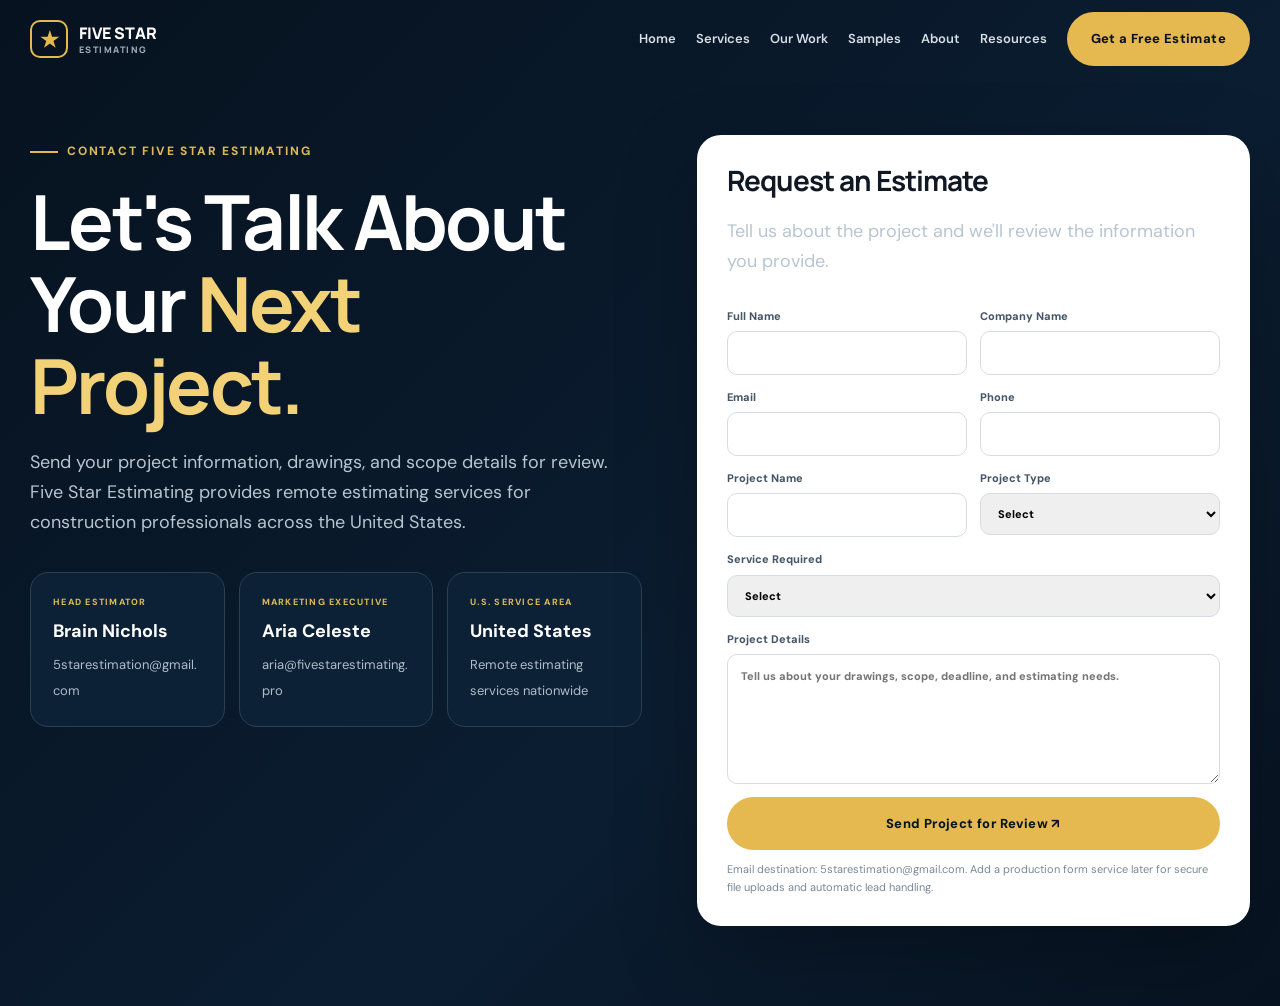
==== contact.html @ a75f9b2f "Add files via upload" ====
<!DOCTYPE html>
<html lang="en">
<head>
<meta charset="UTF-8">
<meta name="viewport" content="width=device-width, initial-scale=1.0">
<title>Contact | Five Star Estimating</title>
<meta name="description" content="Contact Five Star Estimating for construction estimating, quantity takeoffs, material takeoffs, cost estimating and bid preparation support.">
<link rel="preconnect" href="https://fonts.googleapis.com">
<link rel="preconnect" href="https://fonts.gstatic.com" crossorigin>
<link href="https://fonts.googleapis.com/css2?family=DM+Sans:wght@400;500;600;700&family=Manrope:wght@500;600;700;800&display=swap" rel="stylesheet">
<link rel="stylesheet" href="style.css">
<style>
.contact-page{min-height:100vh;background:linear-gradient(135deg,#06121f,#0b1d31 60%,#071321);color:#fff;padding:135px 0 80px}
.contact-hero{display:grid;grid-template-columns:1.05fr .95fr;gap:55px;align-items:start}
.contact-hero h1{font-size:clamp(45px,6vw,76px);max-width:760px}
.contact-hero h1 em{font-style:normal;color:#f3d277}
.contact-hero>div>p{font-size:18px;color:#b8c5d1;max-width:680px;margin:22px 0 30px}
.contact-grid{display:grid;grid-template-columns:repeat(3,1fr);gap:14px;margin-top:35px}
.contact-card{background:#0c2135;border:1px solid #294152;border-radius:18px;padding:22px}
.contact-card .small{display:block;font-size:9px;letter-spacing:.14em;color:#d9b957;font-weight:800;margin-bottom:7px}
.contact-card strong{display:block;font-size:18px;margin-bottom:4px}
.contact-card a,.contact-card span{color:#aebdc9;font-size:13px;word-break:break-word}
.contact-card a:hover{color:#f3d277}
.contact-form-wrap{background:#fff;color:#101923;border-radius:24px;padding:30px;box-shadow:0 30px 80px rgba(0,0,0,.25)}
.contact-form-wrap h2{font-size:28px;margin-bottom:6px}
.contact-form-wrap p{font-size:13px;color:#687789;margin-bottom:20px}
.contact-form{display:grid;grid-template-columns:1fr 1fr;gap:13px}
.contact-form .full{grid-column:1/-1}
.contact-form label{display:flex;flex-direction:column;gap:6px;font-size:11px;font-weight:800;color:#465666}
.contact-form input,.contact-form select,.contact-form textarea{border:1px solid #d5dde4;border-radius:10px;padding:12px 13px;outline:0}
.contact-form textarea{min-height:130px;resize:vertical}
.contact-note{font-size:11px!important;color:#7a8896!important;margin:10px 0 0!important}
@media(max-width:950px){.contact-hero{grid-template-columns:1fr}}
@media(max-width:650px){.contact-grid{grid-template-columns:1fr}.contact-form{grid-template-columns:1fr}.contact-form .full{grid-column:auto}.contact-page{padding-top:115px}}
</style>
</head>
<body>
<header id="header">
  <div class="container nav">
    <a class="logo" href="index.html" aria-label="Five Star Estimating home">
      <span class="logo-mark"></span><span>FIVE STAR<small>ESTIMATING</small></span>
    </a>
    <nav class="navlinks" aria-label="Main navigation">
      <a href="index.html">Home</a><a href="index.html#services">Services</a><a href="index.html#portfolio">Our Work</a>
      <a href="index.html#samples">Samples</a><a href="index.html#about">About</a><a href="index.html#resources">Resources</a>
      <a class="btn btn-gold" href="contact.html">Get a Free Estimate</a>
    </nav>
    <a class="menu" href="index.html" aria-label="Return home">←</a>
  </div>
</header>
<main class="contact-page">
  <div class="container contact-hero">
    <div>
      <div class="eyebrow" style="color:#d9b957">Contact Five Star Estimating</div>
      <h1>Let's Talk About Your <em>Next Project.</em></h1>
      <p>Send your project information, drawings, and scope details for review. Five Star Estimating provides remote estimating services for construction professionals across the United States.</p>
      <div class="contact-grid">
        <article class="contact-card"><span class="small">HEAD ESTIMATOR</span><strong>Brain Nichols</strong><a href="mailto:5starestimation@gmail.com">5starestimation@gmail.com</a></article>
        <article class="contact-card"><span class="small">MARKETING EXECUTIVE</span><strong>Aria Celeste</strong><a href="mailto:aria@fivestarestimating.pro">aria@fivestarestimating.pro</a></article>
        <article class="contact-card"><span class="small">U.S. SERVICE AREA</span><strong>United States</strong><span>Remote estimating services nationwide</span></article>
      </div>
    </div>
    <div class="contact-form-wrap">
      <h2>Request an Estimate</h2>
      <p>Tell us about the project and we'll review the information you provide.</p>
      <form class="contact-form" action="mailto:5starestimation@gmail.com" method="post" enctype="text/plain">
        <label>Full Name<input name="Full Name" required></label>
        <label>Company Name<input name="Company Name"></label>
        <label>Email<input type="email" name="Email" required></label>
        <label>Phone<input name="Phone"></label>
        <label>Project Name<input name="Project Name"></label>
        <label>Project Type<select name="Project Type"><option value="">Select</option><option>Commercial</option><option>Residential</option><option>General Contractor</option><option>Subcontractor</option><option>Trade Project</option></select></label>
        <label class="full">Service Required<select name="Service Required"><option value="">Select</option><option>Quantity Takeoff</option><option>Material Takeoff</option><option>Construction Cost Estimating</option><option>Bid Preparation</option><option>Electrical Estimating</option><option>Plumbing Estimating</option><option>GC Estimating</option></select></label>
        <label class="full">Project Details<textarea name="Project Details" placeholder="Tell us about your drawings, scope, deadline, and estimating needs."></textarea></label>
        <button class="btn btn-gold full" type="submit">Send Project for Review ↗</button>
      </form>
      <p class="contact-note">Email destination: 5starestimation@gmail.com. Add a production form service later for secure file uploads and automatic lead handling.</p>
    </div>
  </div>
</main>
<script src="script.js" defer></script>
</body>
</html>
---- style.css ----
:root{
  --navy:#071321;--navy2:#0b1d31;--ink:#101923;--gold:#e5b94f;
  --gold2:#f3d277;--white:#fff;--off:#f5f7f9;--muted:#687789;
  --line:#dce3e9;--radius:20px;--shadow:0 18px 55px rgba(4,17,30,.12);
  --max:1220px;
}
*{box-sizing:border-box;margin:0;padding:0}
html{scroll-behavior:smooth}
body{font-family:"DM Sans",sans-serif;color:var(--ink);background:var(--white);line-height:1.65;overflow-x:hidden}
body.no-scroll{overflow:hidden}
h1,h2,h3,h4{font-family:Manrope,sans-serif;line-height:1.08;letter-spacing:-.035em}
a{text-decoration:none;color:inherit}
button,input,select,textarea{font:inherit}
button{cursor:pointer}
img{max-width:100%;display:block}
.container{width:min(calc(100% - 40px),var(--max));margin:auto}
.section{padding:105px 0}
.eyebrow{display:inline-flex;align-items:center;gap:9px;font-size:12px;font-weight:800;letter-spacing:.15em;text-transform:uppercase;color:#9a7620;margin-bottom:18px}
.eyebrow:before{content:"";width:28px;height:2px;background:var(--gold)}
.section-title{font-size:clamp(34px,4.2vw,58px);max-width:780px}
.section-copy{color:var(--muted);max-width:700px;margin-top:18px;font-size:17px}
.dark{background:var(--navy);color:white}
.dark .section-copy{color:#aab7c5}
.btn{display:inline-flex;align-items:center;justify-content:center;gap:10px;border:1px solid transparent;border-radius:999px;padding:15px 23px;font-weight:800;font-size:13px;letter-spacing:.03em;transition:.25s ease}
.btn-gold{background:var(--gold);color:#08131e}
.btn-gold:hover{background:var(--gold2);transform:translateY(-2px);box-shadow:0 12px 28px rgba(229,185,79,.25)}
.btn-dark{background:var(--navy);color:#fff}
.btn-dark:hover{transform:translateY(-2px)}
.btn-outline{border-color:#cfd7df;background:transparent}
.btn-outline:hover{border-color:var(--gold);color:#8a6818}
.btn-white{border-color:#526272;color:white;background:transparent}
.btn-white:hover{border-color:var(--gold);color:var(--gold2)}
.btn-link{padding:0;border:0;background:none;font-weight:800;color:#8b681b}
.btn-link span{transition:.2s}.btn-link:hover span{margin-left:5px}
header{position:fixed;z-index:1000;top:0;left:0;right:0;height:78px;display:flex;align-items:center;transition:.3s}
header.scrolled{background:rgba(7,19,33,.9);backdrop-filter:blur(16px);height:68px;box-shadow:0 5px 25px rgba(0,0,0,.14)}
.nav{display:flex;align-items:center;justify-content:space-between;gap:25px}
.logo{display:flex;align-items:center;gap:11px;color:#fff;font-family:Manrope;font-weight:800;white-space:nowrap}
.logo-mark{width:38px;height:38px;border:2px solid var(--gold);border-radius:10px;display:grid;place-items:center;position:relative}
.logo-mark:after{content:"★";color:var(--gold);font-size:21px}
.logo small{display:block;font-size:9px;letter-spacing:.16em;color:#9eacb9;margin-top:-3px}
.navlinks{display:flex;align-items:center;gap:20px;color:#d6dee6;font-size:13px;font-weight:600}
.navlinks a{transition:.2s}.navlinks a:hover{color:var(--gold2)}
.menu{display:none;background:none;border:0;color:#fff;font-size:27px}
.hero{min-height:820px;background:
 radial-gradient(circle at 78% 34%,rgba(229,185,79,.13),transparent 22%),
 linear-gradient(135deg,#06121f,#0a1c2f 62%,#081522);
 color:#fff;position:relative;display:flex;align-items:center;padding:150px 0 90px;overflow:hidden}
.grid-bg{position:absolute;inset:0;opacity:.13;background-image:linear-gradient(rgba(180,205,220,.25) 1px,transparent 1px),linear-gradient(90deg,rgba(180,205,220,.25) 1px,transparent 1px);background-size:48px 48px;mask-image:linear-gradient(90deg,black,transparent 85%)}
.hero .container{position:relative;z-index:2}
.hero-grid{display:grid;grid-template-columns:1fr 1fr;gap:55px;align-items:center}
.hero h1{font-size:clamp(45px,6.2vw,82px);max-width:780px}
.hero h1 em{font-style:normal;color:var(--gold2)}
.hero p{font-size:18px;color:#b8c5d1;max-width:650px;margin:24px 0 30px}
.hero-actions{display:flex;gap:12px;flex-wrap:wrap}
.trust-mini{display:flex;gap:18px;flex-wrap:wrap;margin-top:31px;color:#cbd4dd;font-size:12px}
.trust-mini span{display:flex;gap:7px;align-items:center}.trust-mini i{color:var(--gold);font-style:normal}
.hero-visual{min-height:500px;position:relative;display:grid;place-items:center;perspective:900px}
.building{width:340px;height:390px;position:relative;transform:rotateY(-12deg) rotateX(5deg);animation:float 7s ease-in-out infinite}
@keyframes float{50%{transform:rotateY(-8deg) rotateX(2deg) translateY(-13px)}}
.floor{position:absolute;left:15%;right:12%;height:50px;border:1px solid rgba(222,235,245,.35);background:linear-gradient(90deg,rgba(64,103,132,.22),rgba(229,185,79,.09));transform:skewY(-5deg);box-shadow:0 0 20px rgba(90,150,190,.08)}
.floor:nth-child(1){top:12%}.floor:nth-child(2){top:25%}.floor:nth-child(3){top:38%}.floor:nth-child(4){top:51%}.floor:nth-child(5){top:64%}.floor:nth-child(6){top:77%}
.column{position:absolute;bottom:0;width:7px;height:90%;background:linear-gradient(#a9bdcc55,#e5b94f55);left:24%}.column.c2{left:48%}.column.c3{left:72%}
.ground{position:absolute;bottom:6%;left:5%;width:90%;height:4px;background:var(--gold);box-shadow:0 0 30px #e5b94f77}
.float-tag{position:absolute;padding:9px 12px;background:rgba(5,16,27,.82);border:1px solid #415363;border-radius:10px;font-size:10px;letter-spacing:.12em;color:#d9e2ea;backdrop-filter:blur(8px);animation:tagfloat 5s ease-in-out infinite}
.float-tag b{display:block;color:var(--gold2);font-size:12px;margin-top:2px}
@keyframes tagfloat{50%{transform:translateY(-8px)}}.t1{top:12%;left:0}.t2{top:35%;right:-5%;animation-delay:1s}.t3{bottom:25%;left:3%;animation-delay:2s}.t4{bottom:9%;right:4%;animation-delay:3s}
.section-head{display:flex;justify-content:space-between;gap:30px;align-items:end;margin-bottom:45px}
.trustbar{background:#f0f3f5;border-top:1px solid #dfe5ea;border-bottom:1px solid #dfe5ea}
.trustbar .container{display:grid;grid-template-columns:repeat(5,1fr)}
.trustitem{padding:25px 16px;text-align:center;border-right:1px solid #dfe5ea;font-size:12px;font-weight:800;letter-spacing:.07em;text-transform:uppercase}
.trustitem:last-child{border:0}
.intro-grid{display:grid;grid-template-columns:1.05fr .95fr;gap:70px;align-items:center}
.blueprint-card{height:420px;border-radius:28px;background:#0a1b2c;overflow:hidden;position:relative;box-shadow:var(--shadow);border:1px solid #243b50}
.blueprint-card:before{content:"";position:absolute;inset:0;background-image:linear-gradient(#9fb8ca18 1px,transparent 1px),linear-gradient(90deg,#9fb8ca18 1px,transparent 1px);background-size:36px 36px}
.plan-lines{position:absolute;inset:14%;border:1px solid #9eb5c633;transform:rotate(-2deg)}
.plan-lines:before,.plan-lines:after{content:"";position:absolute;border:1px solid #d8e4ed44}
.plan-lines:before{inset:12% 25% 35% 8%}.plan-lines:after{inset:55% 8% 12% 34%}
.dimension{position:absolute;color:#8fa8b9;font-size:10px;letter-spacing:.12em}.d1{top:12%;left:14%}.d2{right:13%;top:45%;writing-mode:vertical-rl}.d3{bottom:14%;left:40%}
.stat-grid{display:grid;grid-template-columns:repeat(2,1fr);gap:12px;margin-top:27px}
.stat{padding:18px;border:1px solid var(--line);border-radius:15px;background:#fff}.stat strong{display:block;font-family:Manrope;font-size:24px}.stat span{font-size:12px;color:var(--muted)}
.services{background:var(--off)}
.service-grid{display:grid;grid-template-columns:repeat(3,1fr);gap:15px}
.card{background:#fff;border:1px solid var(--line);border-radius:18px;padding:26px;transition:.3s;position:relative;overflow:hidden}
.card:hover{transform:translateY(-6px);box-shadow:var(--shadow);border-color:#cbd5dd}
.service-no{font-size:11px;color:#a37a1a;font-weight:800;letter-spacing:.12em}.service-card h3{font-size:21px;margin:18px 0 9px}.service-card p{color:var(--muted);font-size:14px;min-height:68px}.service-card .arrow{position:absolute;right:23px;bottom:25px;color:#8d6a1e}
.takeoff-wrap{display:grid;grid-template-columns:1.25fr .75fr;gap:25px;align-items:stretch}
.plan-view{min-height:530px;background:#10283a;border-radius:25px;position:relative;overflow:hidden;border:1px solid #294458}
.plan-view:before{content:"";position:absolute;inset:0;background-image:linear-gradient(#8da9ba18 1px,transparent 1px),linear-gradient(90deg,#8da9ba18 1px,transparent 1px);background-size:34px 34px}
.plan-sheet{position:absolute;inset:8% 9%;border:1px solid #c4d7e144;background:#f2f4f3e8;transform:rotate(-1deg);color:#1b2b37;box-shadow:0 18px 50px #0005}
.plan-room{position:absolute;border:2px solid #657886;display:flex;align-items:center;justify-content:center;font-size:10px;color:#425663}
.r1{left:9%;top:13%;width:35%;height:31%}.r2{left:46%;top:13%;width:45%;height:31%}.r3{left:9%;top:44%;width:55%;height:43%}.r4{left:64%;top:44%;width:27%;height:43%}
.measure{position:absolute;height:2px;background:#d9a930;box-shadow:0 0 10px #d9a93077;z-index:3}.measure:after{content:"";position:absolute;right:0;top:-4px;width:10px;height:10px;border-right:2px solid #d9a930;border-top:2px solid #d9a930;transform:rotate(45deg)}
.m1{width:26%;left:18%;top:38%;transform:rotate(90deg)}.m2{width:34%;left:31%;top:72%}.m3{width:20%;left:68%;top:50%;transform:rotate(90deg)}
.callout{position:absolute;z-index:5;padding:8px 10px;border-radius:8px;background:#071321e8;color:#fff;font-size:10px;border:1px solid #6e7d8b}.callout b{color:var(--gold2);display:block}.co1{top:23%;left:25%}.co2{top:64%;left:52%}.co3{top:31%;right:5%}
.takeoff-panel{background:#f4f6f8;border:1px solid var(--line);border-radius:25px;padding:28px}
.panel-list{margin:23px 0}.panel-row{display:flex;justify-content:space-between;padding:15px 0;border-bottom:1px solid var(--line);font-size:13px}.panel-row b{font-size:14px}.demo-note{padding:13px;border-radius:10px;background:#fff7df;color:#7b5b16;font-size:11px;margin-top:20px}
.dark-grid{display:grid;grid-template-columns:1fr 1fr;gap:60px;align-items:center}
.why-grid{display:grid;grid-template-columns:repeat(2,1fr);gap:12px;margin-top:32px}
.why-card{padding:22px;border:1px solid #26394a;border-radius:16px;background:#0b1d2e}.why-card strong{display:block;color:#fff;margin-bottom:7px}.why-card p{font-size:13px;color:#91a2b2}
.dashboard{background:#fff;border-radius:25px;padding:25px;box-shadow:0 25px 60px #0002}
.dash-top{display:flex;justify-content:space-between;gap:20px;margin-bottom:20px}.dash-top span{font-size:11px;color:#7c8995}.dash-top b{display:block;font-size:18px}
.dash-grid{display:grid;grid-template-columns:repeat(3,1fr);gap:10px}.dash-stat{padding:17px;background:#f5f7f9;border-radius:13px}.dash-stat span{font-size:10px;color:#7a8794}.dash-stat strong{display:block;font-size:21px;margin-top:4px}
.bar{height:9px;background:#e6ebef;border-radius:99px;margin-top:22px;overflow:hidden}.bar i{display:block;height:100%;width:72%;background:var(--gold);border-radius:99px}
.portfolio{background:var(--off)}
.filters{display:flex;gap:8px;flex-wrap:wrap;margin-bottom:28px}.filter{border:1px solid #d4dce3;background:white;padding:9px 14px;border-radius:999px;font-size:11px;font-weight:800;cursor:pointer}.filter.active{background:var(--navy);color:white;border-color:var(--navy)}
.project-grid{display:grid;grid-template-columns:repeat(2,1fr);gap:18px}
.project{min-height:310px;background:#fff;border-radius:20px;overflow:hidden;border:1px solid var(--line);display:flex;flex-direction:column}.project-visual{height:175px;background:#102334;position:relative;overflow:hidden;padding:20px}.project-visual:before{content:"";position:absolute;inset:0;background-image:linear-gradient(#d6e4ec12 1px,transparent 1px),linear-gradient(90deg,#d6e4ec12 1px,transparent 1px);background-size:26px 26px}
.sheet-mini{position:absolute;background:#edf1f0;left:12%;top:13%;width:72%;height:74%;transform:rotate(-3deg);box-shadow:0 10px 25px #0005}.sheet-mini:before{content:"";position:absolute;inset:12%;border:1px solid #82929e}.project-body{padding:21px}.tag{font-size:10px;color:#8d691c;font-weight:800;letter-spacing:.1em;text-transform:uppercase}.project h3{font-size:21px;margin:7px 0}.project p{font-size:13px;color:var(--muted);margin-bottom:15px}
.sample{background:white}.sample-tabs{display:flex;gap:8px;flex-wrap:wrap;margin:30px 0}.sample-tab{padding:11px 15px;border-radius:9px;border:1px solid var(--line);background:#fff;font-size:12px;font-weight:800}.sample-tab.active{background:var(--navy);color:#fff}
.table-shell{border:1px solid var(--line);border-radius:18px;overflow:auto;box-shadow:var(--shadow)}table{border-collapse:collapse;width:100%;min-width:850px;font-size:12px}th{background:#0d2033;color:#fff;text-align:left;padding:15px}td{padding:14px;border-bottom:1px solid #e5e9ed}tr:hover td{background:#faf7ed}.sample-badge{display:inline-block;background:#fff5d8;color:#735615;padding:7px 10px;border-radius:7px;font-size:10px;font-weight:800;margin-bottom:13px}
.process{background:#f5f7f9}.timeline{display:grid;grid-template-columns:repeat(7,1fr);gap:8px;position:relative}.timeline:before{content:"";height:2px;background:#d6dee5;position:absolute;left:7%;right:7%;top:31px}.step{position:relative;text-align:center}.step-dot{width:62px;height:62px;border-radius:50%;background:#fff;border:2px solid #d5dee5;display:grid;place-items:center;margin:auto;position:relative;z-index:1;font-family:Manrope;font-weight:800}.step:nth-child(7) .step-dot{background:var(--gold);border-color:var(--gold)}.step b{display:block;font-size:13px;margin-top:15px}.step small{display:block;color:var(--muted);font-size:11px;margin-top:5px}
.deliver-grid{display:grid;grid-template-columns:repeat(3,1fr);gap:13px}.deliver{padding:24px;border:1px solid var(--line);border-radius:15px}.deliver span{font-size:22px;color:#a1781d}.deliver h3{font-size:16px;margin:10px 0 5px}.deliver p{font-size:12px;color:var(--muted)}
.industry-grid{display:grid;grid-template-columns:repeat(4,1fr);gap:12px}.industry{min-height:150px;padding:22px;background:#fff;border:1px solid var(--line);border-radius:17px;display:flex;flex-direction:column;justify-content:end;transition:.25s}.industry:hover{transform:translateY(-5px);box-shadow:var(--shadow)}.industry b{font-size:16px}.industry span{font-size:11px;color:var(--muted);margin-top:6px}
.faq-grid{display:grid;grid-template-columns:.8fr 1.2fr;gap:65px}.faq-item{border-bottom:1px solid #dfe5ea}.faq-q{width:100%;border:0;background:none;text-align:left;padding:21px 0;font-weight:800;display:flex;justify-content:space-between;gap:15px}.faq-q span{font-size:21px;font-weight:400}.faq-a{max-height:0;overflow:hidden;color:var(--muted);font-size:14px;transition:max-height .3s ease}.faq-item.open .faq-a{max-height:180px;padding-bottom:20px}.faq-item.open .faq-q span{transform:rotate(45deg)}
.cta{padding:90px 0;background:linear-gradient(130deg,#061320,#0c2135);color:white;position:relative;overflow:hidden}.cta:after{content:"";position:absolute;width:480px;height:480px;border:1px solid #d5b35b22;border-radius:50%;right:-160px;top:-180px}.cta .container{position:relative;z-index:1;display:flex;justify-content:space-between;align-items:center;gap:30px}.cta h2{font-size:clamp(35px,4vw,58px);max-width:750px}.cta p{color:#aebdca;margin-top:12px;max-width:720px}
footer{background:#050e17;color:#a7b4c0;padding:70px 0 25px}.footer-grid{display:grid;grid-template-columns:1.4fr repeat(3,1fr);gap:45px}.footer-brand .logo{margin-bottom:18px}.footer-brand p{font-size:13px;max-width:350px}.footer h4{font-size:12px;color:#fff;letter-spacing:.12em;margin-bottom:16px}.footer a{display:block;font-size:12px;margin:9px 0}.footer a:hover{color:var(--gold)}.copyright{border-top:1px solid #1d2a36;margin-top:45px;padding-top:20px;display:flex;justify-content:space-between;font-size:11px}
.modal{position:fixed;inset:0;background:rgba(2,9,15,.83);z-index:2000;display:none;place-items:center;padding:25px}.modal.open{display:grid}.modal-box{background:#fff;border-radius:20px;max-width:1050px;width:100%;max-height:90vh;overflow:auto;position:relative}.close{position:absolute;right:17px;top:14px;width:38px;height:38px;border-radius:50%;border:0;background:#071321;color:#fff;font-size:21px;z-index:2}.modal-head{padding:28px 30px;border-bottom:1px solid var(--line)}.modal-head h3{font-size:27px}.modal-content{padding:30px}.viewer{height:470px;background:#102638;border-radius:14px;position:relative;overflow:hidden}.viewer-sheet{position:absolute;inset:8%;background:#f2f3f1;transform:rotate(-2deg);box-shadow:0 20px 50px #0005;padding:35px;color:#24313a}.viewer-sheet h4{font-size:20px}.viewer-lines{height:3px;background:#8898a2;margin:20px 0}.viewer-lines:nth-child(3){width:60%}.viewer-grid{display:grid;grid-template-columns:repeat(4,1fr);gap:9px}.viewer-grid div{height:45px;border:1px solid #b5c0c7}.viewer-stamp{position:absolute;right:5%;bottom:7%;border:2px solid #b68b25;color:#8c681b;padding:8px 15px;font-weight:900;transform:rotate(-8deg)}
.form-modal{max-width:850px}.form-body{padding:30px}.progress{height:6px;background:#e7ebee;border-radius:99px;overflow:hidden;margin:10px 0 30px}.progress i{display:block;height:100%;width:20%;background:var(--gold);transition:.3s}.form-step{display:none}.form-step.active{display:block}.form-step h3{font-size:25px;margin-bottom:20px}.form-grid{display:grid;grid-template-columns:1fr 1fr;gap:15px}.field{display:flex;flex-direction:column;gap:6px}.field.full{grid-column:1/-1}.field label{font-size:11px;font-weight:800;color:#465666}.field input,.field select,.field textarea{width:100%;border:1px solid #d5dde4;border-radius:10px;padding:12px 13px;outline:none;background:#fff}.field input:focus,.field select:focus,.field textarea:focus{border-color:#a98022;box-shadow:0 0 0 3px #e5b94f22}.field textarea{min-height:120px;resize:vertical}.form-actions{display:flex;justify-content:space-between;margin-top:25px}.success{text-align:center;padding:55px 20px}.check{width:72px;height:72px;border-radius:50%;background:#eaf6ec;color:#26743a;display:grid;place-items:center;font-size:35px;margin:0 auto 20px}
.reveal{opacity:0;transform:translateY(25px);transition:opacity .7s ease,transform .7s ease}.reveal.visible{opacity:1;transform:none}
@media(max-width:1000px){
 .navlinks{display:none}.menu{display:block}.hero-grid,.intro-grid,.dark-grid,.takeoff-wrap,.faq-grid{grid-template-columns:1fr}.hero{min-height:auto}.hero-visual{min-height:430px}.service-grid{grid-template-columns:repeat(2,1fr)}.industry-grid{grid-template-columns:repeat(2,1fr)}.footer-grid{grid-template-columns:1.5fr 1fr 1fr}.timeline{grid-template-columns:repeat(4,1fr);gap:22px}.timeline:before{display:none}
}
@media(max-width:650px){
 .container{width:min(calc(100% - 28px),var(--max))}.section{padding:75px 0}.hero{padding-top:130px}.hero h1{font-size:45px}.hero-visual{min-height:370px}.building{transform:scale(.8) rotateY(-12deg)}.float-tag{font-size:8px}.t2{right:0}.trustbar .container{grid-template-columns:repeat(2,1fr)}.trustitem{border-bottom:1px solid #dfe5ea}.service-grid,.project-grid,.deliver-grid,.industry-grid,.footer-grid{grid-template-columns:1fr}.section-head{display:block}.section-head .btn{margin-top:20px}.why-grid,.form-grid{grid-template-columns:1fr}.field.full{grid-column:auto}.dash-grid{grid-template-columns:repeat(2,1fr)}.timeline{grid-template-columns:repeat(2,1fr)}.cta .container{display:block}.cta .btn{margin-top:25px}.copyright{display:block}.copyright div+div{margin-top:8px}.viewer{height:360px}.viewer-sheet{inset:7%;padding:20px}.modal{padding:10px}.form-body,.modal-content{padding:20px}
}
@media(prefers-reduced-motion:reduce){
 html{scroll-behavior:auto}*,*:before,*:after{animation:none!important;transition:none!important}.reveal{opacity:1;transform:none}
}

/* Footer contact / team / social block */
.footer-contact{
  margin-top:42px;padding:34px 0 26px;border-top:1px solid #1d2a36;border-bottom:1px solid #1d2a36;
  display:grid;grid-template-columns:1.15fr 1.6fr auto;gap:28px;align-items:start;
}
.footer-contact h3{font-size:26px;color:#fff;margin:4px 0 9px}
.footer-contact p{font-size:13px;max-width:420px;color:#91a1ae}
.contact-people{display:grid;grid-template-columns:repeat(2,1fr);gap:12px}
.contact-person{padding:18px;border:1px solid #243441;border-radius:14px;background:#091622;display:flex;flex-direction:column;gap:4px}
.contact-person .contact-role{font-size:9px;letter-spacing:.14em;font-weight:800;color:#d9b957}
.contact-person strong{font-size:16px;color:#fff}
.contact-person a,.contact-person span:last-child{font-size:12px;color:#a8b6c2;word-break:break-word}
.contact-person a:hover{color:#f3d277}
.footer-social{display:flex;flex-direction:column;gap:11px;align-items:flex-start}
.footer-social>span{font-size:9px;letter-spacing:.13em;font-weight:800;color:#8f9da9}
.social-icons{display:flex;gap:8px}
.social-icon{width:38px;height:38px;border-radius:10px;border:1px solid #2a3b49;background:#091622;display:grid;place-items:center;color:#d8e1e8;transition:.2s ease;font-weight:800}
.social-icon:hover{color:#08131e;background:var(--gold);border-color:var(--gold);transform:translateY(-2px)}
@media(max-width:1000px){.footer-contact{grid-template-columns:1fr}}
@media(max-width:650px){.contact-people{grid-template-columns:1fr}}
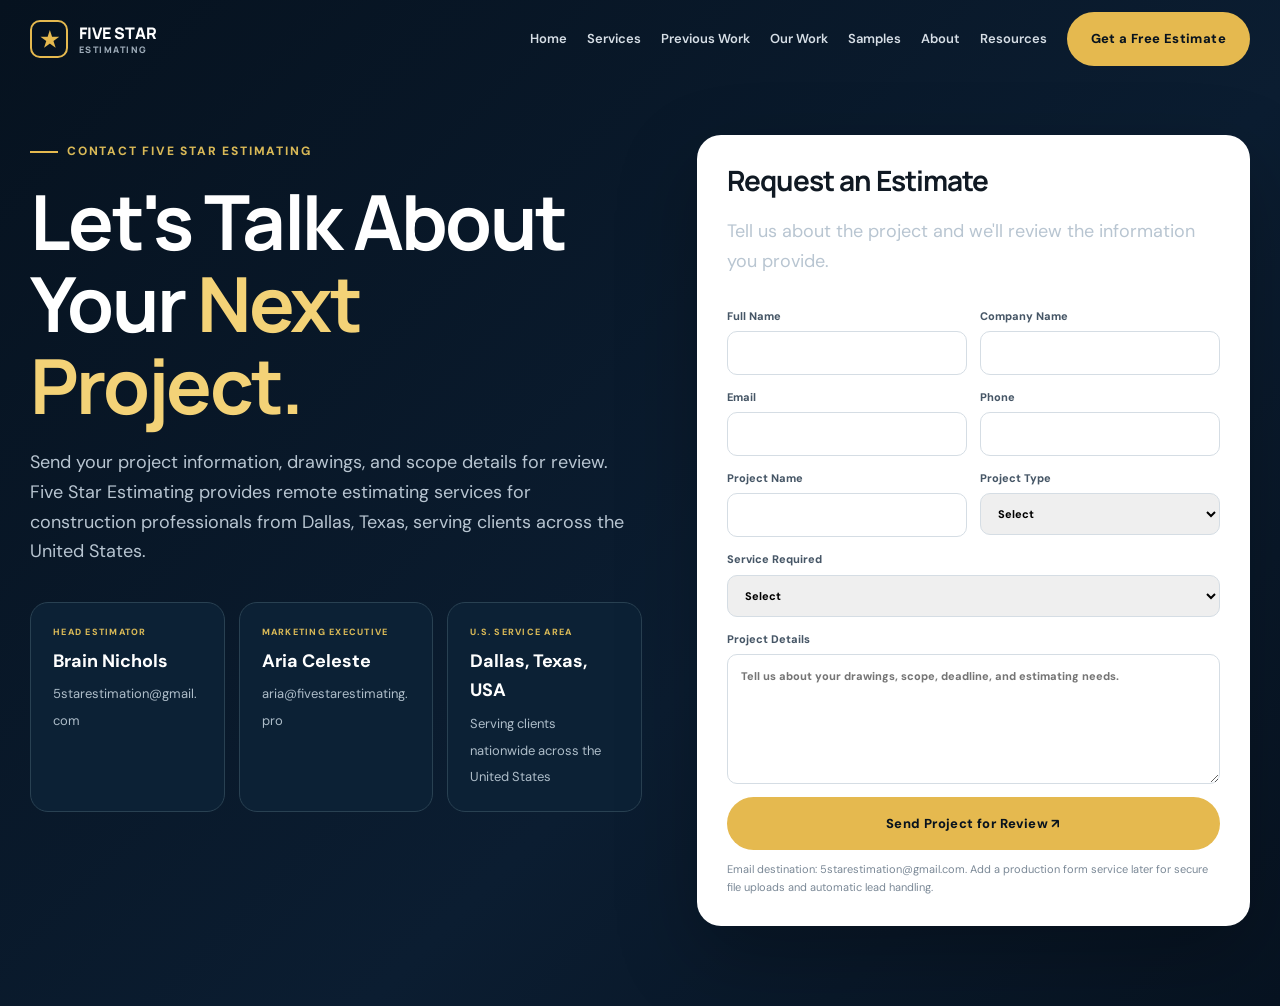
==== commit 34b8a132: "Add files via upload" ====
--- a/contact.html
+++ b/contact.html
@@ -41,7 +41,7 @@
       <span class="logo-mark"></span><span>FIVE STAR<small>ESTIMATING</small></span>
     </a>
     <nav class="navlinks" aria-label="Main navigation">
-      <a href="index.html">Home</a><a href="index.html#services">Services</a><a href="index.html#portfolio">Our Work</a>
+      <a href="index.html">Home</a><a href="index.html#services">Services</a><a href="samples.html">Previous Work</a><a href="index.html#portfolio">Our Work</a>
       <a href="index.html#samples">Samples</a><a href="index.html#about">About</a><a href="index.html#resources">Resources</a>
       <a class="btn btn-gold" href="contact.html">Get a Free Estimate</a>
     </nav>
@@ -53,11 +53,11 @@
     <div>
       <div class="eyebrow" style="color:#d9b957">Contact Five Star Estimating</div>
       <h1>Let's Talk About Your <em>Next Project.</em></h1>
-      <p>Send your project information, drawings, and scope details for review. Five Star Estimating provides remote estimating services for construction professionals across the United States.</p>
+      <p>Send your project information, drawings, and scope details for review. Five Star Estimating provides remote estimating services for construction professionals from Dallas, Texas, serving clients across the United States.</p>
       <div class="contact-grid">
         <article class="contact-card"><span class="small">HEAD ESTIMATOR</span><strong>Brain Nichols</strong><a href="mailto:5starestimation@gmail.com">5starestimation@gmail.com</a></article>
         <article class="contact-card"><span class="small">MARKETING EXECUTIVE</span><strong>Aria Celeste</strong><a href="mailto:aria@fivestarestimating.pro">aria@fivestarestimating.pro</a></article>
-        <article class="contact-card"><span class="small">U.S. SERVICE AREA</span><strong>United States</strong><span>Remote estimating services nationwide</span></article>
+        <article class="contact-card"><span class="small">U.S. SERVICE AREA</span><strong>Dallas, Texas, USA</strong><span>Serving clients nationwide across the United States</span></article>
       </div>
     </div>
     <div class="contact-form-wrap">
--- a/style.css
+++ b/style.css
@@ -148,3 +148,96 @@
 .social-icon:hover{color:#08131e;background:var(--gold);border-color:var(--gold);transform:translateY(-2px)}
 @media(max-width:1000px){.footer-contact{grid-template-columns:1fr}}
 @media(max-width:650px){.contact-people{grid-template-columns:1fr}}
+
+/* FINAL FOOTER CONTACT */
+.footer-contact{
+  margin-top:42px;
+  padding:34px 0 28px;
+  border-top:1px solid #1d2a36;
+  border-bottom:1px solid #1d2a36;
+  display:grid;
+  grid-template-columns:1.1fr 1.65fr auto;
+  gap:28px;
+  align-items:start;
+}
+.footer-contact h3{font-size:27px;color:#fff;margin:4px 0 9px}
+.footer-contact p{font-size:13px;line-height:1.7;color:#92a1ad;max-width:430px}
+.contact-people{display:grid;grid-template-columns:repeat(2,minmax(0,1fr));gap:12px}
+.contact-person{
+  padding:18px;
+  border:1px solid #263947;
+  border-radius:14px;
+  background:#091622;
+  display:flex;
+  flex-direction:column;
+  gap:4px;
+}
+.contact-person .contact-role{
+  font-size:9px;
+  letter-spacing:.14em;
+  font-weight:800;
+  color:#d9b957;
+}
+.contact-person strong{font-size:16px;color:#fff}
+.contact-person a,.contact-person span:last-child{
+  font-size:12px;color:#a9b6c0;word-break:break-word;
+}
+.contact-person a:hover{color:#f3d277}
+.footer-social{display:flex;flex-direction:column;gap:11px;align-items:flex-start}
+.footer-social>span{font-size:9px;letter-spacing:.13em;font-weight:800;color:#8e9ca8}
+.social-icons{display:flex;gap:8px}
+.social-icon{
+  width:40px;height:40px;border-radius:10px;
+  border:1px solid #2b3d4b;background:#091622;
+  display:grid;place-items:center;color:#d9e1e7;
+  font-size:15px;font-weight:900;
+  transition:.2s ease;
+}
+.social-icon:hover{
+  color:#08131e;background:var(--gold);border-color:var(--gold);
+  transform:translateY(-2px);
+}
+.footer-contact+.copyright{margin-top:28px}
+@media(max-width:1000px){
+  .footer-contact{grid-template-columns:1fr}
+}
+@media(max-width:650px){
+  .contact-people{grid-template-columns:1fr}
+}
+
+/* Production sample gallery */
+.project-visual{height:190px;background:#102334;position:relative;overflow:hidden}
+.project-visual img{
+  width:100%;height:100%;object-fit:cover;object-position:top center;
+  display:block;transition:transform .45s ease,filter .45s ease;
+}
+.project:hover .project-visual img{transform:scale(1.035);filter:saturate(1.04)}
+.sample-preview-card{
+  display:grid;
+  grid-template-columns:.8fr 1.2fr;
+  background:#fff;
+  border:1px solid var(--line);
+  border-radius:24px;
+  overflow:hidden;
+  box-shadow:var(--shadow);
+}
+.sample-preview-copy{padding:34px}
+.sample-preview-copy h3{font-size:30px;margin:8px 0 12px}
+.sample-preview-copy>p{color:var(--muted);font-size:14px;max-width:560px}
+.sample-preview-image{
+  background:#0d2336;
+  min-height:390px;
+  display:flex;
+  align-items:center;
+  justify-content:center;
+  padding:22px;
+  overflow:hidden;
+}
+.sample-preview-image img{width:100%;max-height:470px;object-fit:contain;box-shadow:0 25px 55px rgba(0,0,0,.28);border-radius:8px;background:#f4f5f3}
+.sample-meta-grid{display:grid;grid-template-columns:repeat(2,1fr);gap:10px;margin:22px 0}
+.sample-meta-item{padding:15px;border:1px solid var(--line);border-radius:12px;background:#f7f9fa}
+.sample-meta-item span{display:block;font-size:9px;font-weight:800;letter-spacing:.12em;color:#8c6a1e}
+.sample-meta-item strong{display:block;margin-top:4px;font-size:17px}
+.sample-action-row{display:flex;justify-content:flex-end;gap:10px;flex-wrap:wrap;margin-top:18px}
+@media(max-width:900px){.sample-preview-card{grid-template-columns:1fr}.sample-preview-image{min-height:300px}.sample-meta-grid{grid-template-columns:1fr 1fr}}
+@media(max-width:650px){.sample-meta-grid{grid-template-columns:1fr}.sample-action-row{justify-content:stretch}.sample-action-row .btn{width:100%}}
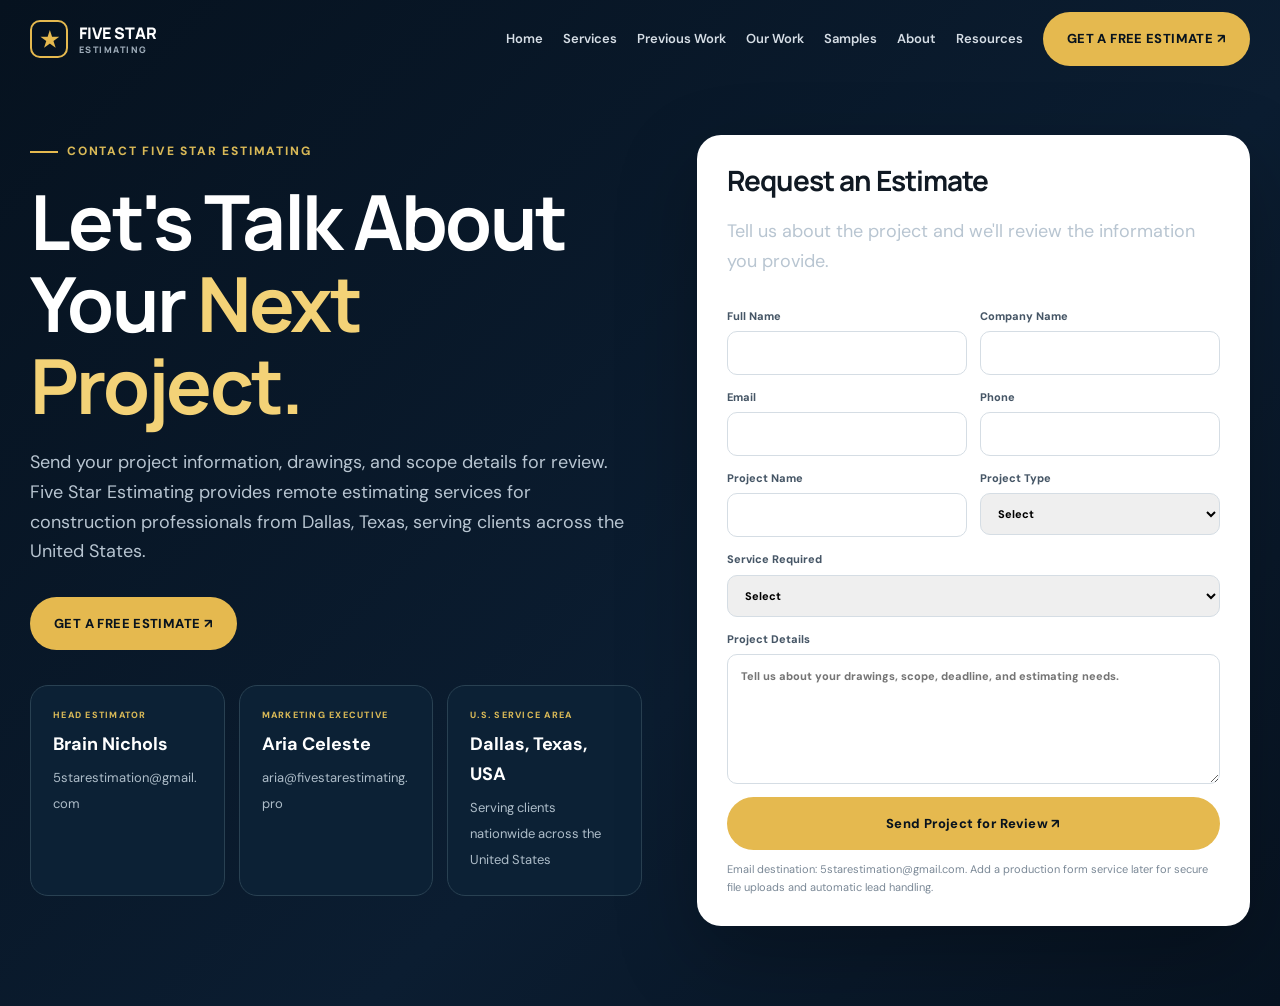
==== commit d63d050d: "Add files via upload" ====
--- a/contact.html
+++ b/contact.html
@@ -43,7 +43,7 @@
     <nav class="navlinks" aria-label="Main navigation">
       <a href="index.html">Home</a><a href="index.html#services">Services</a><a href="samples.html">Previous Work</a><a href="index.html#portfolio">Our Work</a>
       <a href="index.html#samples">Samples</a><a href="index.html#about">About</a><a href="index.html#resources">Resources</a>
-      <a class="btn btn-gold" href="contact.html">Get a Free Estimate</a>
+      <a class="btn btn-gold" href="contact.html">GET A FREE ESTIMATE ↗</a>
     </nav>
     <a class="menu" href="index.html" aria-label="Return home">←</a>
   </div>
@@ -54,6 +54,7 @@
       <div class="eyebrow" style="color:#d9b957">Contact Five Star Estimating</div>
       <h1>Let's Talk About Your <em>Next Project.</em></h1>
       <p>Send your project information, drawings, and scope details for review. Five Star Estimating provides remote estimating services for construction professionals from Dallas, Texas, serving clients across the United States.</p>
+      <div style="margin:22px 0 6px"><a class="btn btn-gold" href="#request-form">GET A FREE ESTIMATE ↗</a></div>
       <div class="contact-grid">
         <article class="contact-card"><span class="small">HEAD ESTIMATOR</span><strong>Brain Nichols</strong><a href="mailto:5starestimation@gmail.com">5starestimation@gmail.com</a></article>
         <article class="contact-card"><span class="small">MARKETING EXECUTIVE</span><strong>Aria Celeste</strong><a href="mailto:aria@fivestarestimating.pro">aria@fivestarestimating.pro</a></article>
@@ -63,7 +64,7 @@
     <div class="contact-form-wrap">
       <h2>Request an Estimate</h2>
       <p>Tell us about the project and we'll review the information you provide.</p>
-      <form class="contact-form" action="mailto:5starestimation@gmail.com" method="post" enctype="text/plain">
+      <form id="request-form" class="contact-form" action="mailto:5starestimation@gmail.com" method="post" enctype="text/plain">
         <label>Full Name<input name="Full Name" required></label>
         <label>Company Name<input name="Company Name"></label>
         <label>Email<input type="email" name="Email" required></label>
